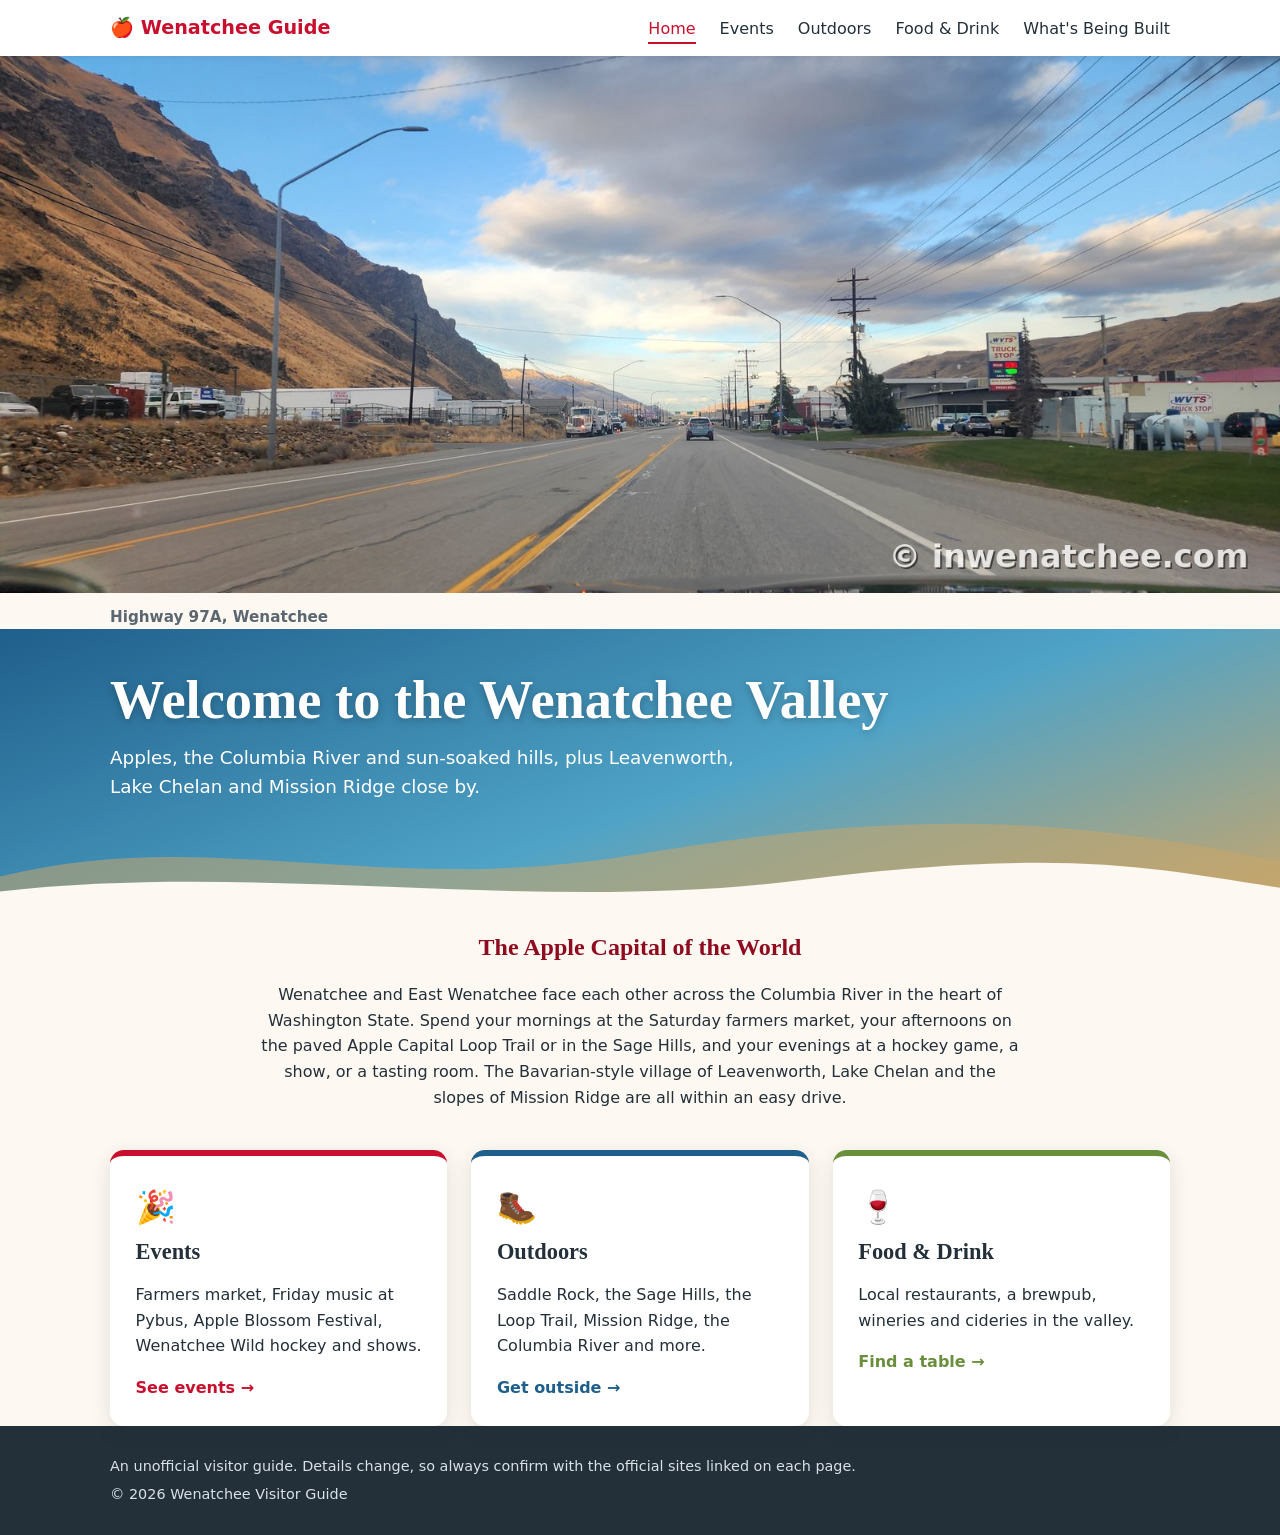
==== index.html @ f4ef17ce "Feature the Highway 97A photo on the home page. Show the original image as a full-width banner under" ====
<!DOCTYPE html>
<html lang="en">
<head>
  <meta charset="UTF-8">
  <meta name="viewport" content="width=device-width, initial-scale=1">
  <title>Home | Wenatchee Visitor Guide</title>
  <meta name="description" content="A visitor guide to Wenatchee, WA and the surrounding area.">
  <!-- Shared stylesheet for every page -->
  <link rel="stylesheet" href="css/style.css">
</head>
<body data-page="home">

  <!-- ===== Site header & navigation (same on every page) ===== -->
  <header class="site-header">
    <nav class="nav container">
      <a class="brand" href="index.html">🍎 Wenatchee Guide</a>
      <!-- Mobile menu button; toggled by js/main.js -->
      <button class="nav-toggle" aria-expanded="false" aria-controls="nav-links">Menu</button>
      <ul class="nav-links" id="nav-links">
        <li><a href="index.html" data-nav="home">Home</a></li>
        <li><a href="events.html" data-nav="events">Events</a></li>
        <li><a href="outdoors.html" data-nav="outdoors">Outdoors</a></li>
        <li><a href="food.html" data-nav="food">Food &amp; Drink</a></li>
        <li><a href="building.html" data-nav="building">What's Being Built</a></li>
      </ul>
    </nav>
  </header>

  <figure class="feature-banner">
    <img src="images/highway-97a.jpg" width="1600" height="671" alt="Highway 97A in Wenatchee with the hills and a big sky">
    <figcaption>Highway 97A, Wenatchee</figcaption>
  </figure>

  <!-- ===== Hero: background is a CSS gradient + inline SVG hills ===== -->
  <section class="hero">
    <div class="container hero-text">
      <h1>Welcome to the Wenatchee Valley</h1>
      <p>Apples, the Columbia River and sun-soaked hills, plus Leavenworth, Lake Chelan and Mission Ridge close by.</p>
    </div>
    <svg class="hills" viewBox="0 0 1440 160" preserveAspectRatio="none" aria-hidden="true">
      <path d="M0 110 C240 40 420 140 720 80 S1200 30 1440 90 V160 H0Z" fill="#c9a66b" opacity=".55"/>
      <path d="M0 130 C300 90 600 160 900 115 S1300 100 1440 125 V160 H0Z" fill="#fdf8f1"/>
    </svg>
  </section>

  <main class="container">

    <!-- Intro -->
    <section class="intro">
      <h2>The Apple Capital of the World</h2>
      <p>Wenatchee and East Wenatchee face each other across the Columbia River in the heart of Washington State. Spend your mornings at the Saturday farmers market, your afternoons on the paved Apple Capital Loop Trail or in the Sage Hills, and your evenings at a hockey game, a show, or a tasting room. The Bavarian-style village of Leavenworth, Lake Chelan and the slopes of Mission Ridge are all within an easy drive.</p>
    </section>

    <!-- Cards linking to the other pages -->
    <section class="cards">
      <a class="card card-apple" href="events.html">
        <span class="card-icon" aria-hidden="true">🎉</span>
        <h3>Events</h3>
        <p>Farmers market, Friday music at Pybus, Apple Blossom Festival, Wenatchee Wild hockey and shows.</p>
        <span class="card-link">See events →</span>
      </a>
      <a class="card card-river" href="outdoors.html">
        <span class="card-icon" aria-hidden="true">🥾</span>
        <h3>Outdoors</h3>
        <p>Saddle Rock, the Sage Hills, the Loop Trail, Mission Ridge, the Columbia River and more.</p>
        <span class="card-link">Get outside →</span>
      </a>
      <a class="card card-hills" href="food.html">
        <span class="card-icon" aria-hidden="true">🍷</span>
        <h3>Food &amp; Drink</h3>
        <p>Local restaurants, a brewpub, wineries and cideries in the valley.</p>
        <span class="card-link">Find a table →</span>
      </a>
    </section>
  </main>

  <!-- ===== Footer ===== -->
  <footer class="site-footer">
    <div class="container">
      <p>An unofficial visitor guide. Details change, so always confirm with the official sites linked on each page.</p>
      <p>&copy; <span id="year"></span> Wenatchee Visitor Guide</p>
    </div>
  </footer>

  <script src="js/main.js"></script>
</body>
</html>
---- css/style.css ----
/* =========================================================
   Wenatchee Visitor Guide: shared stylesheet
   Palette: apple red, river blue, sagebrush/hill tones.
   Change the colors here and they update everywhere.
   ========================================================= */
:root {
  --apple: #c8102e;        /* Red Delicious */
  --apple-dark: #8e0b20;
  --leaf: #6a8f3c;         /* orchard green */
  --river: #1f5f8b;        /* Columbia River blue */
  --river-light: #4fa3c7;
  --hill: #c9a66b;         /* golden foothills */
  --sage: #9aab89;         /* sagebrush */
  --cream: #fdf8f1;        /* page background */
  --ink: #23303a;          /* body text */
  --radius: 14px;
  --shadow: 0 6px 20px rgba(35, 48, 58, .12);
  --max: 1100px;
}

/* ---------- Base ---------- */
* { box-sizing: border-box; }
body {
  margin: 0;
  font-family: system-ui, -apple-system, "Segoe UI", Roboto, sans-serif;
  line-height: 1.6;
  color: var(--ink);
  background: var(--cream);
}
a { color: var(--river); }
h1, h2, h3 { line-height: 1.2; font-family: Georgia, "Times New Roman", serif; }
.container { max-width: var(--max); margin: 0 auto; padding: 0 1.25rem; }

/* ---------- Header / nav ---------- */
.site-header {
  position: sticky; top: 0; z-index: 10;
  background: rgba(255, 255, 255, .95);
  box-shadow: 0 1px 8px rgba(0, 0, 0, .08);
}
.nav { display: flex; align-items: center; justify-content: space-between; padding-top: .8rem; padding-bottom: .8rem; }
.brand { font-weight: 700; font-size: 1.2rem; color: var(--apple); text-decoration: none; }
.nav-links { list-style: none; display: flex; gap: 1.5rem; margin: 0; padding: 0; }
.nav-links a { text-decoration: none; color: var(--ink); font-weight: 500; padding: .3rem 0; border-bottom: 2px solid transparent; }
.nav-links a:hover, .nav-links a.active { color: var(--apple); border-color: var(--apple); }
.nav-toggle { display: none; background: var(--apple); color: #fff; border: 0; border-radius: 8px; padding: .45rem .9rem; font: inherit; cursor: pointer; }

/* ---------- Hero (gradient sky -> river; SVG hills at bottom) ---------- */
.hero {
  position: relative;
  background: linear-gradient(160deg, var(--river) 0%, var(--river-light) 55%, var(--hill) 100%);
  color: #fff;
  padding: 5rem 0 7rem;
  overflow: hidden;
}
.hero-text { position: relative; z-index: 1; }
.hero h1 { font-size: clamp(2rem, 5vw, 3.4rem); margin: 0 0 .6rem; text-shadow: 0 2px 8px rgba(0,0,0,.25); }
.hero p { font-size: 1.15rem; max-width: 640px; margin: 0; }
.hills { position: absolute; bottom: 0; left: 0; width: 100%; height: 120px; }

/* Home page photo banner */
.feature-banner { margin: 0; }
.feature-banner img { display: block; width: 100%; max-width: 100%; height: auto; }
.feature-banner figcaption {
  max-width: var(--max);
  margin: 0 auto;
  padding: .75rem 1.25rem 0;
  color: #5b6770;
  font-weight: 600;
  font-size: .95rem;
}
.feature-banner + .hero { padding-top: 2.4rem; }

/* ---------- Content blocks ---------- */
main { padding: 2rem 1.25rem 3rem; }
.intro { max-width: 760px; margin: 0 auto 2.5rem; text-align: center; }
.intro h2, .section-title { color: var(--apple-dark); }
.section-title { margin-top: 2.5rem; }

/* Cards grid (home page + day trips) */
.cards { display: grid; grid-template-columns: repeat(auto-fit, minmax(250px, 1fr)); gap: 1.5rem; }
.card {
  display: block; text-decoration: none; color: var(--ink);
  background: #fff; border-radius: var(--radius); box-shadow: var(--shadow);
  padding: 1.6rem; border-top: 6px solid var(--apple);
  transition: transform .2s, box-shadow .2s;
}
.card:hover { transform: translateY(-4px); box-shadow: 0 12px 28px rgba(35,48,58,.18); }
.card h3 { margin: .4rem 0; font-size: 1.4rem; }
.card-icon { font-size: 2rem; }
.card-link { font-weight: 600; color: var(--apple); }
.card-river { border-top-color: var(--river); }
.card-river .card-link { color: var(--river); }
.card-hills { border-top-color: var(--leaf); }
.card-hills .card-link { color: var(--leaf); }

/* Listing items (events, trails, restaurants) */
.list { display: grid; gap: 1.25rem; }
.item { background: #fff; border-radius: var(--radius); box-shadow: var(--shadow); padding: 1.4rem 1.6rem; border-left: 5px solid var(--sage); }
.item h2 { margin: 0 0 .3rem; font-size: 1.35rem; color: var(--river); }
.meta { margin: 0 0 .6rem; font-size: .92rem; color: #5b6770; font-weight: 600; }
.item a { font-weight: 600; }
.photos { display: grid; gap: 1rem; margin-top: 1rem; }
.photos img { display: block; width: 100%; height: auto; border-radius: 10px; }

/* Callout box */
.callout { margin-top: 2.5rem; background: linear-gradient(135deg, #fff4f4, #eef6fa); border: 1px solid #e3d6c3; border-radius: var(--radius); padding: 1.5rem 1.75rem; }
.callout h2 { margin-top: 0; color: var(--apple-dark); }

/* ---------- Footer ---------- */
.site-footer { background: var(--ink); color: #d9e1e6; padding: 1.5rem 0; font-size: .9rem; }
.site-footer p { margin: .3rem 0; }

/* ---------- Mobile ---------- */
@media (max-width: 860px) {
  .nav { flex-wrap: wrap; }
  .nav-toggle { display: block; }
  .nav-links { display: none; width: 100%; flex-direction: column; gap: .5rem; padding-top: .8rem; }
  .nav-links.open { display: flex; }
  .hero { padding: 3.5rem 0 6rem; }
  .feature-banner + .hero { padding-top: 2rem; }
}
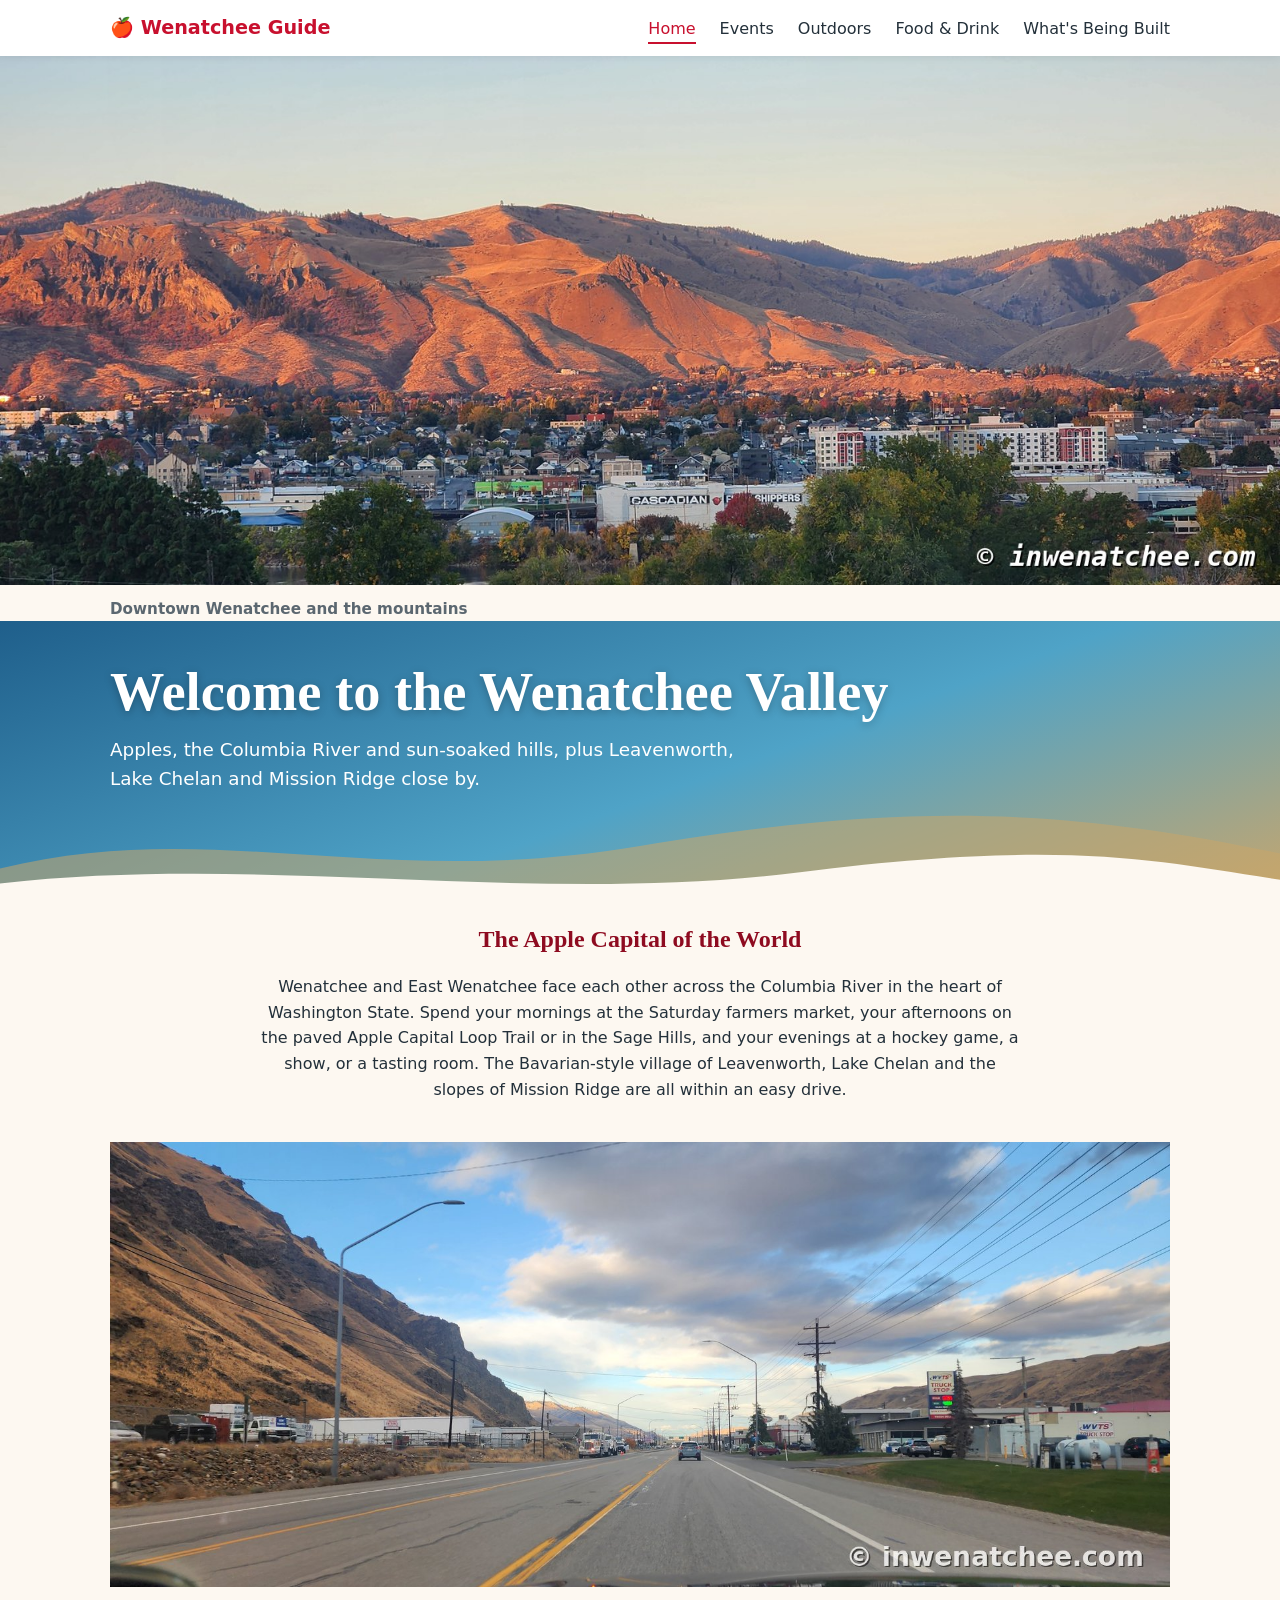
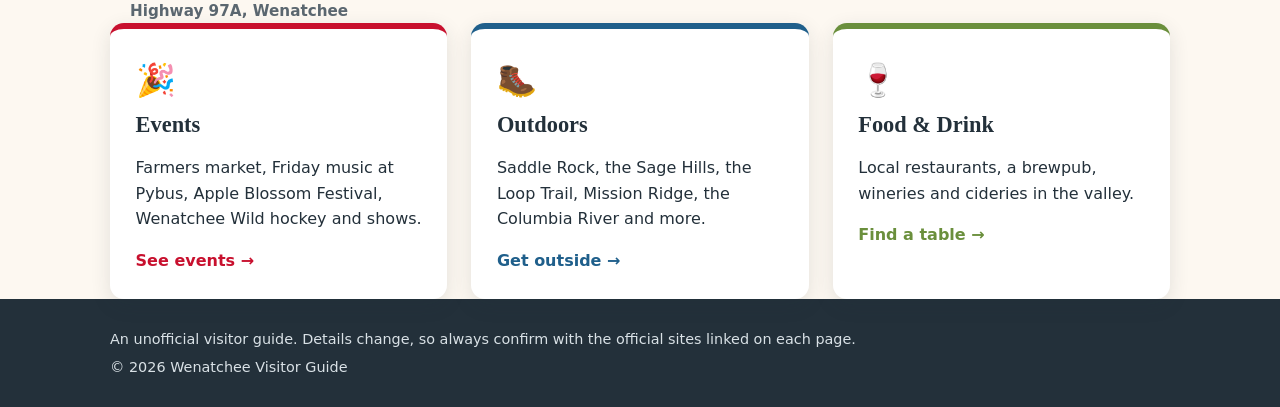
==== commit 9d0e7e1d: "Use the downtown Wenatchee photo as the home page banner. Move the Highway 97A photo below the intro" ====
--- a/index.html
+++ b/index.html
@@ -27,8 +27,8 @@
   </header>
 
   <figure class="feature-banner">
-    <img src="images/highway-97a.jpg" width="1600" height="671" alt="Highway 97A in Wenatchee with the hills and a big sky">
-    <figcaption>Highway 97A, Wenatchee</figcaption>
+    <img src="images/wenatchee-banner.jpg" width="1600" height="661" alt="Mountains behind downtown Wenatchee, with the city along the Columbia River and a bridge crossing the water.">
+    <figcaption>Downtown Wenatchee and the mountains</figcaption>
   </figure>
 
   <!-- ===== Hero: background is a CSS gradient + inline SVG hills ===== -->
@@ -50,6 +50,11 @@
       <h2>The Apple Capital of the World</h2>
       <p>Wenatchee and East Wenatchee face each other across the Columbia River in the heart of Washington State. Spend your mornings at the Saturday farmers market, your afternoons on the paved Apple Capital Loop Trail or in the Sage Hills, and your evenings at a hockey game, a show, or a tasting room. The Bavarian-style village of Leavenworth, Lake Chelan and the slopes of Mission Ridge are all within an easy drive.</p>
     </section>
+
+    <figure class="feature-banner">
+      <img src="images/highway-97a.jpg" width="1600" height="671" alt="Highway 97A in Wenatchee with the hills and a big sky">
+      <figcaption>Highway 97A, Wenatchee</figcaption>
+    </figure>
 
     <!-- Cards linking to the other pages -->
     <section class="cards">
--- a/css/style.css
+++ b/css/style.css
@@ -69,6 +69,11 @@
   font-size: .95rem;
 }
 .feature-banner + .hero { padding-top: 2.4rem; }
+.item .feature-banner { margin: 1rem 0 .85rem; }
+.item .feature-banner img { border-radius: 10px; }
+.item .feature-banner figcaption { max-width: none; padding: .6rem 0 0; }
+.feature-row { display: grid; grid-template-columns: 1fr 1fr; gap: 1rem; margin: 0 0 .85rem; }
+.item .feature-row .feature-banner { margin: 0; }
 
 /* ---------- Content blocks ---------- */
 main { padding: 2rem 1.25rem 3rem; }
@@ -118,4 +123,5 @@
   .nav-links.open { display: flex; }
   .hero { padding: 3.5rem 0 6rem; }
   .feature-banner + .hero { padding-top: 2rem; }
+  .feature-row { grid-template-columns: 1fr; }
 }
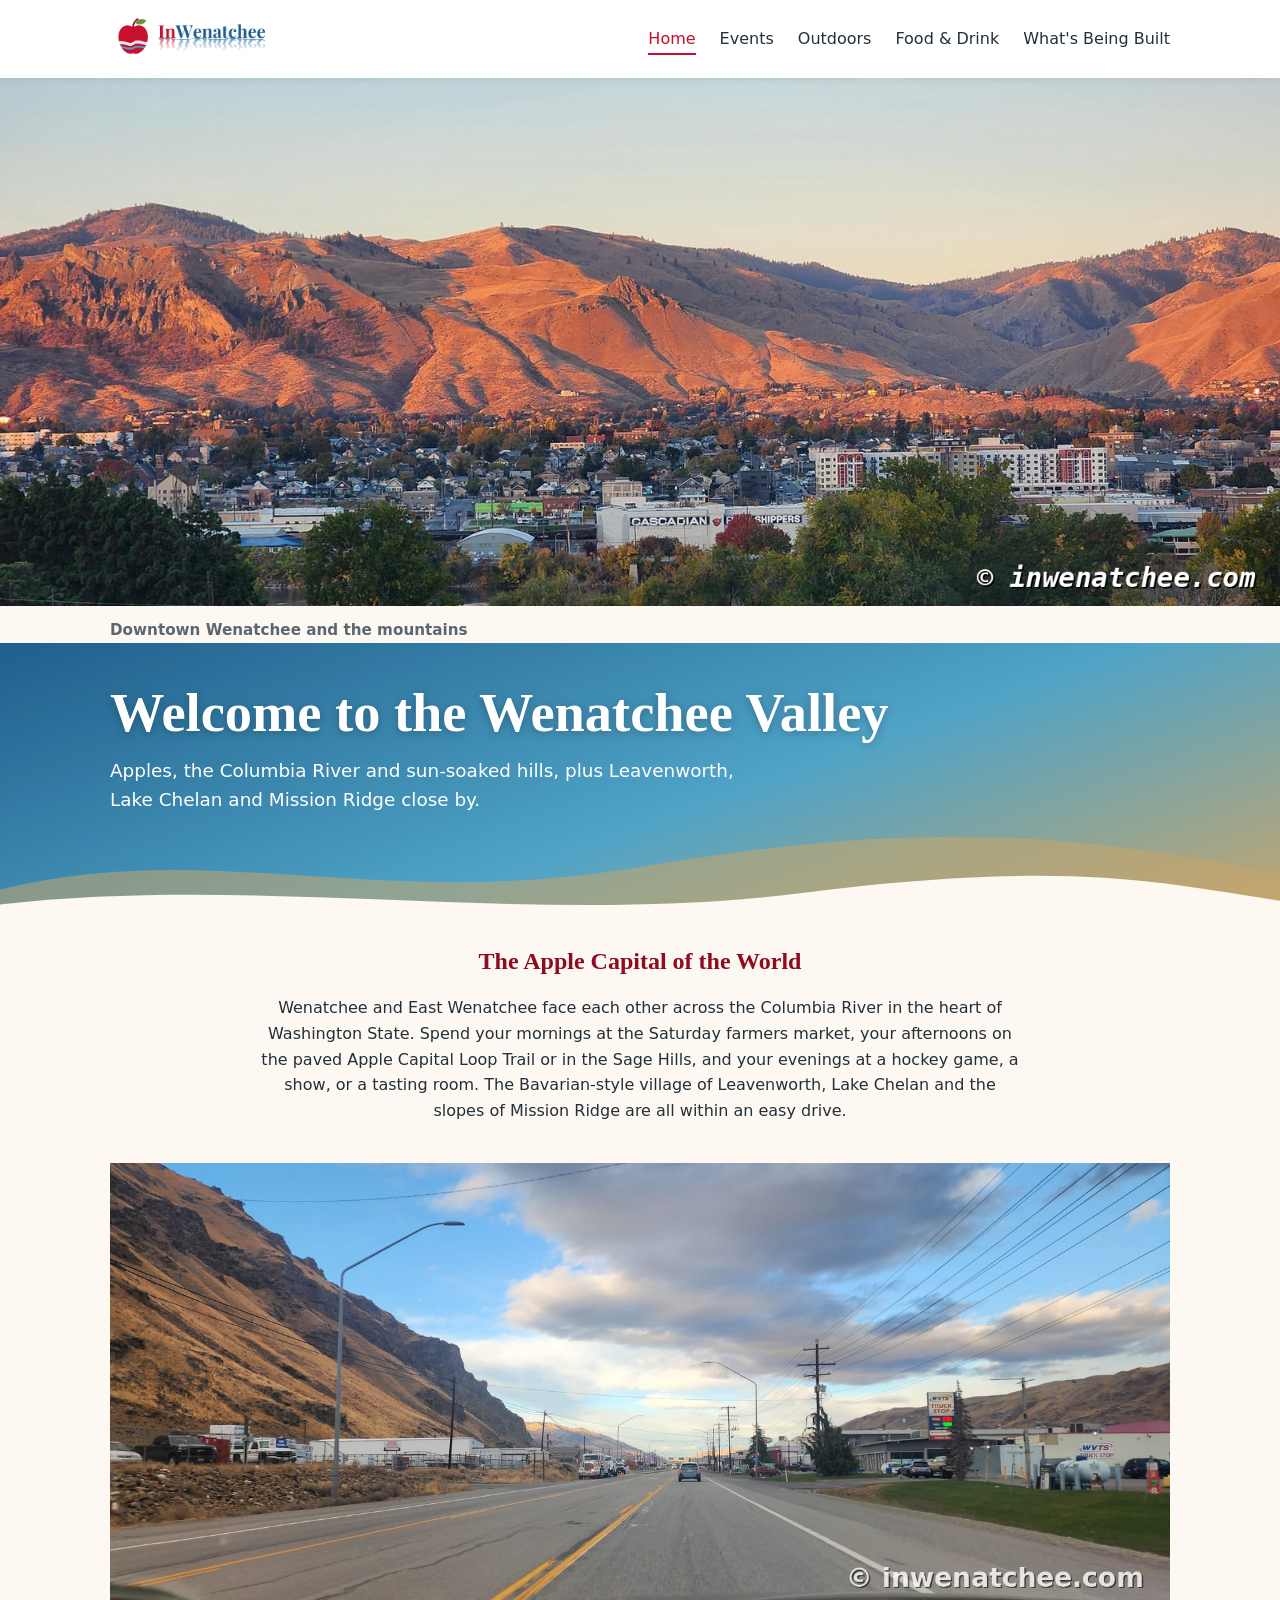
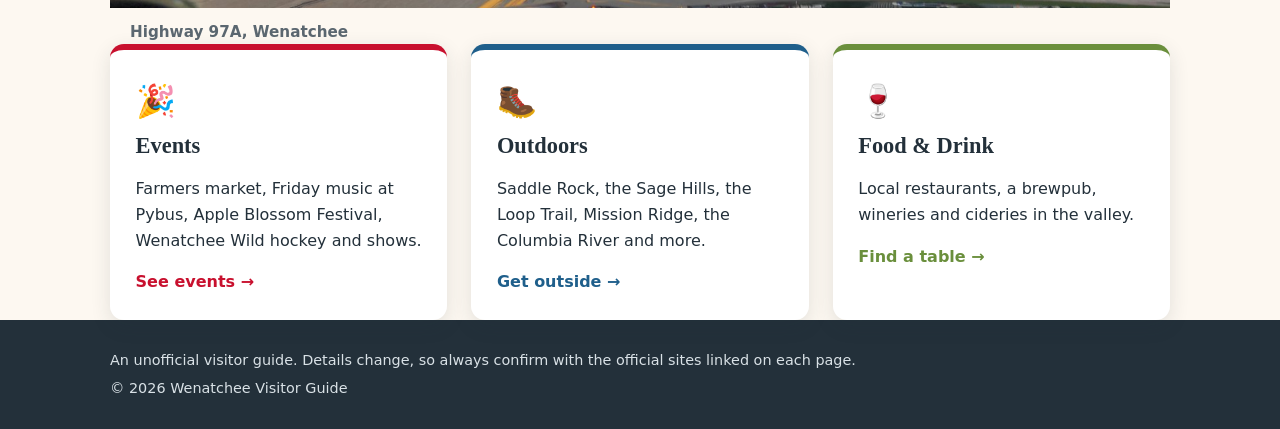
==== commit 7a2f58f1: "Add the InWenatchee logo and favicon. Show the PNG logo in the header on every page and link the fav" ====
--- a/index.html
+++ b/index.html
@@ -5,6 +5,9 @@
   <meta name="viewport" content="width=device-width, initial-scale=1">
   <title>Home | Wenatchee Visitor Guide</title>
   <meta name="description" content="A visitor guide to Wenatchee, WA and the surrounding area.">
+  <link rel="icon" href="favicon.svg" type="image/svg+xml">
+  <link rel="icon" href="favicon.ico" sizes="any">
+  <link rel="apple-touch-icon" href="apple-touch-icon.png">
   <!-- Shared stylesheet for every page -->
   <link rel="stylesheet" href="css/style.css">
 </head>
@@ -13,7 +16,7 @@
   <!-- ===== Site header & navigation (same on every page) ===== -->
   <header class="site-header">
     <nav class="nav container">
-      <a class="brand" href="index.html">🍎 Wenatchee Guide</a>
+      <a class="brand" href="index.html" aria-label="InWenatchee home"><img src="images/inwenatchee-logo.png" alt="InWenatchee" height="52"></a>
       <!-- Mobile menu button; toggled by js/main.js -->
       <button class="nav-toggle" aria-expanded="false" aria-controls="nav-links">Menu</button>
       <ul class="nav-links" id="nav-links">
--- a/css/style.css
+++ b/css/style.css
@@ -38,7 +38,8 @@
   box-shadow: 0 1px 8px rgba(0, 0, 0, .08);
 }
 .nav { display: flex; align-items: center; justify-content: space-between; padding-top: .8rem; padding-bottom: .8rem; }
-.brand { font-weight: 700; font-size: 1.2rem; color: var(--apple); text-decoration: none; }
+.brand { font-weight: 700; font-size: 1.2rem; color: var(--apple); text-decoration: none; line-height: 0; }
+.brand img { height: 52px; width: auto; display: block; }
 .nav-links { list-style: none; display: flex; gap: 1.5rem; margin: 0; padding: 0; }
 .nav-links a { text-decoration: none; color: var(--ink); font-weight: 500; padding: .3rem 0; border-bottom: 2px solid transparent; }
 .nav-links a:hover, .nav-links a.active { color: var(--apple); border-color: var(--apple); }
@@ -125,3 +126,6 @@
   .feature-banner + .hero { padding-top: 2rem; }
   .feature-row { grid-template-columns: 1fr; }
 }
+@media (max-width: 600px) {
+  .brand img { height: 44px; }
+}
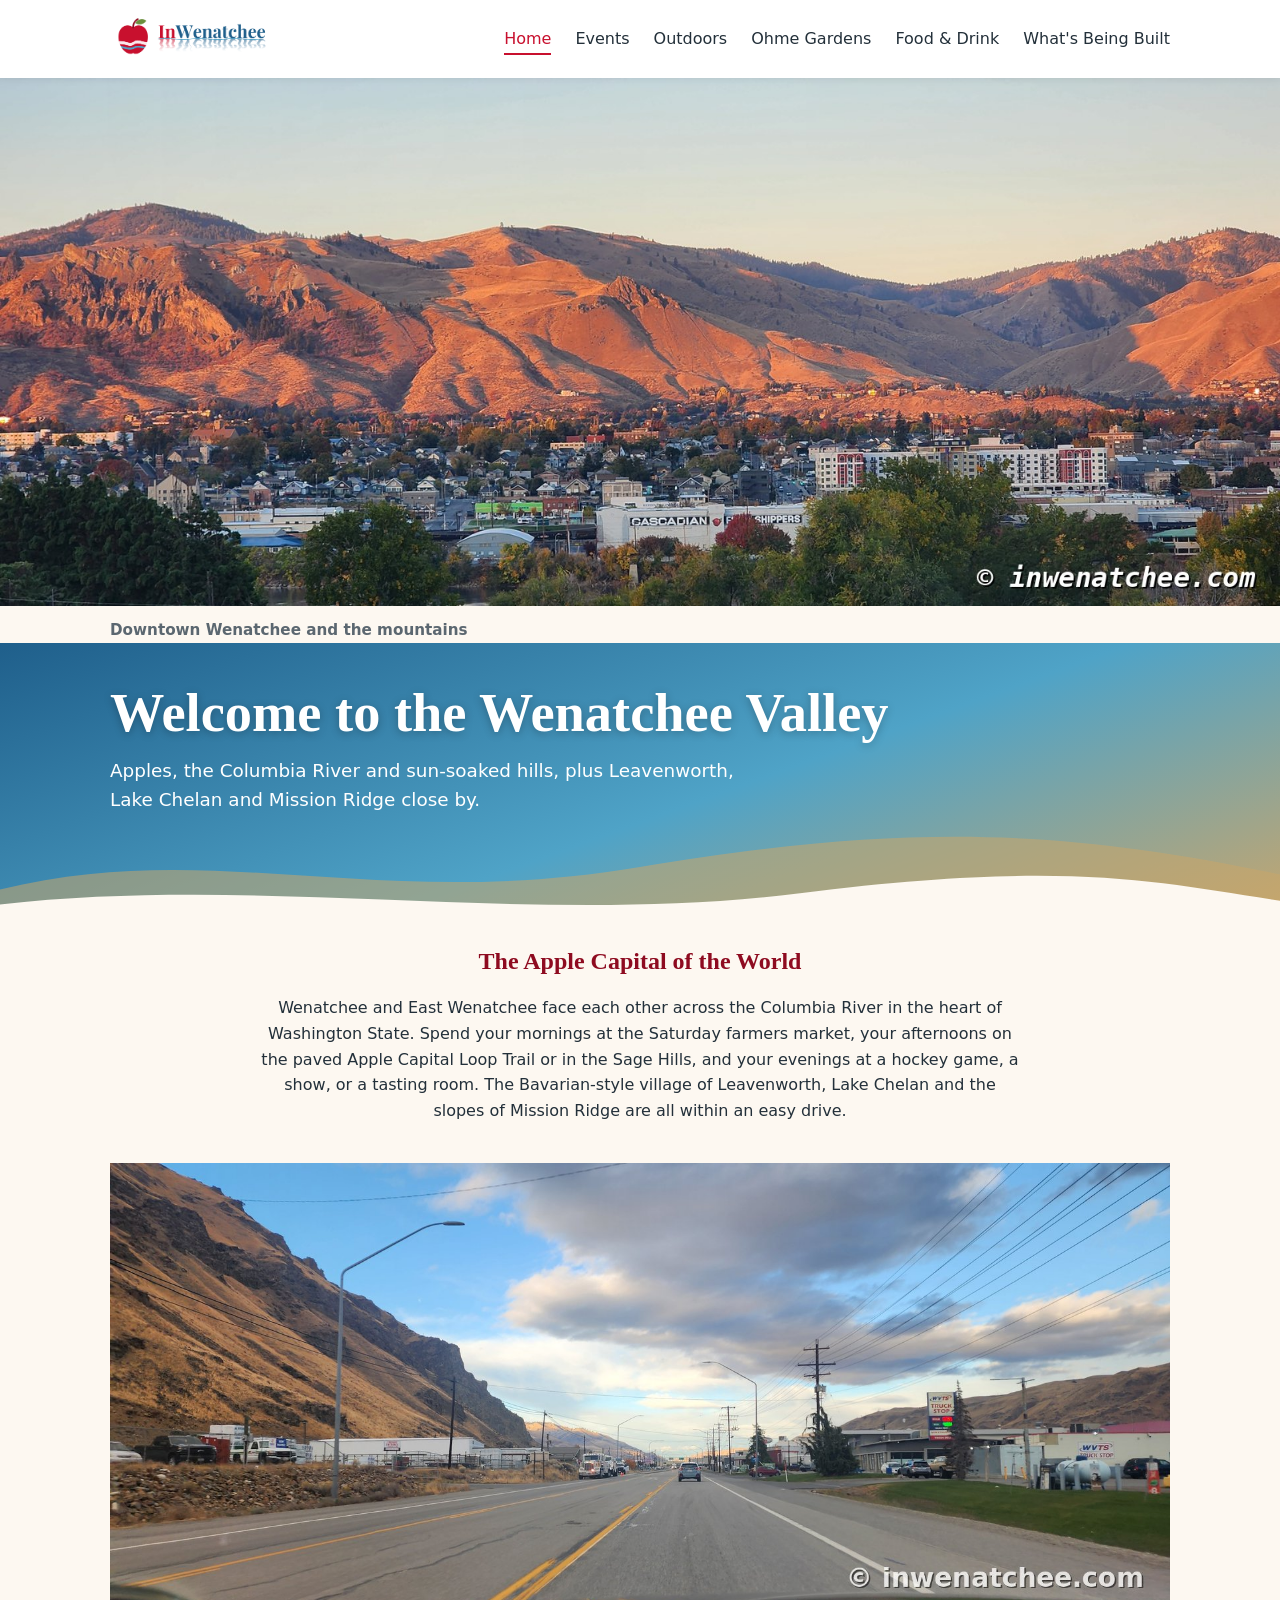
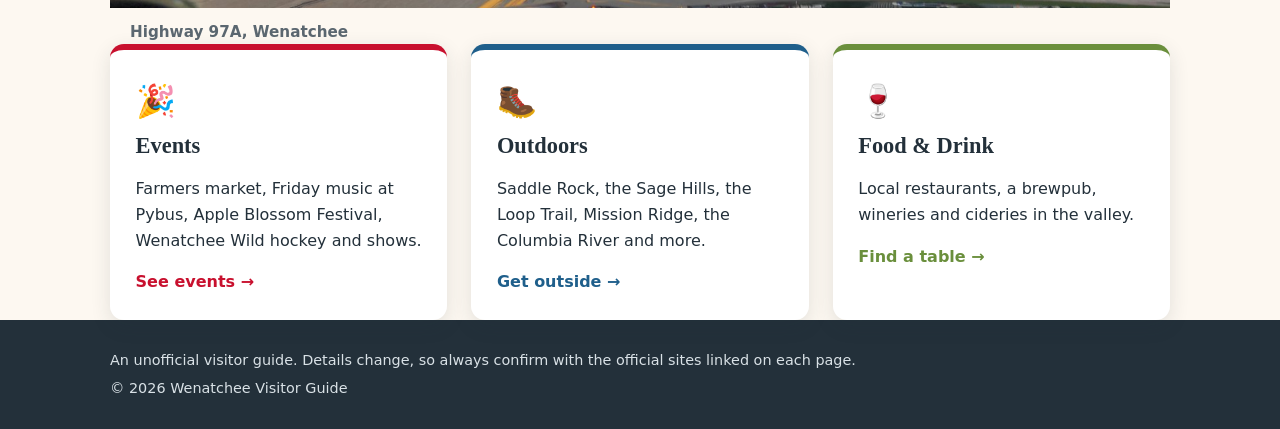
==== commit 2c555ffd: "Add an Ohme Gardens page and nav link. Show four hillside photos and link the official site, with th" ====
--- a/index.html
+++ b/index.html
@@ -23,6 +23,7 @@
         <li><a href="index.html" data-nav="home">Home</a></li>
         <li><a href="events.html" data-nav="events">Events</a></li>
         <li><a href="outdoors.html" data-nav="outdoors">Outdoors</a></li>
+        <li><a href="ohmegardens.html" data-nav="ohme">Ohme Gardens</a></li>
         <li><a href="food.html" data-nav="food">Food &amp; Drink</a></li>
         <li><a href="building.html" data-nav="building">What's Being Built</a></li>
       </ul>
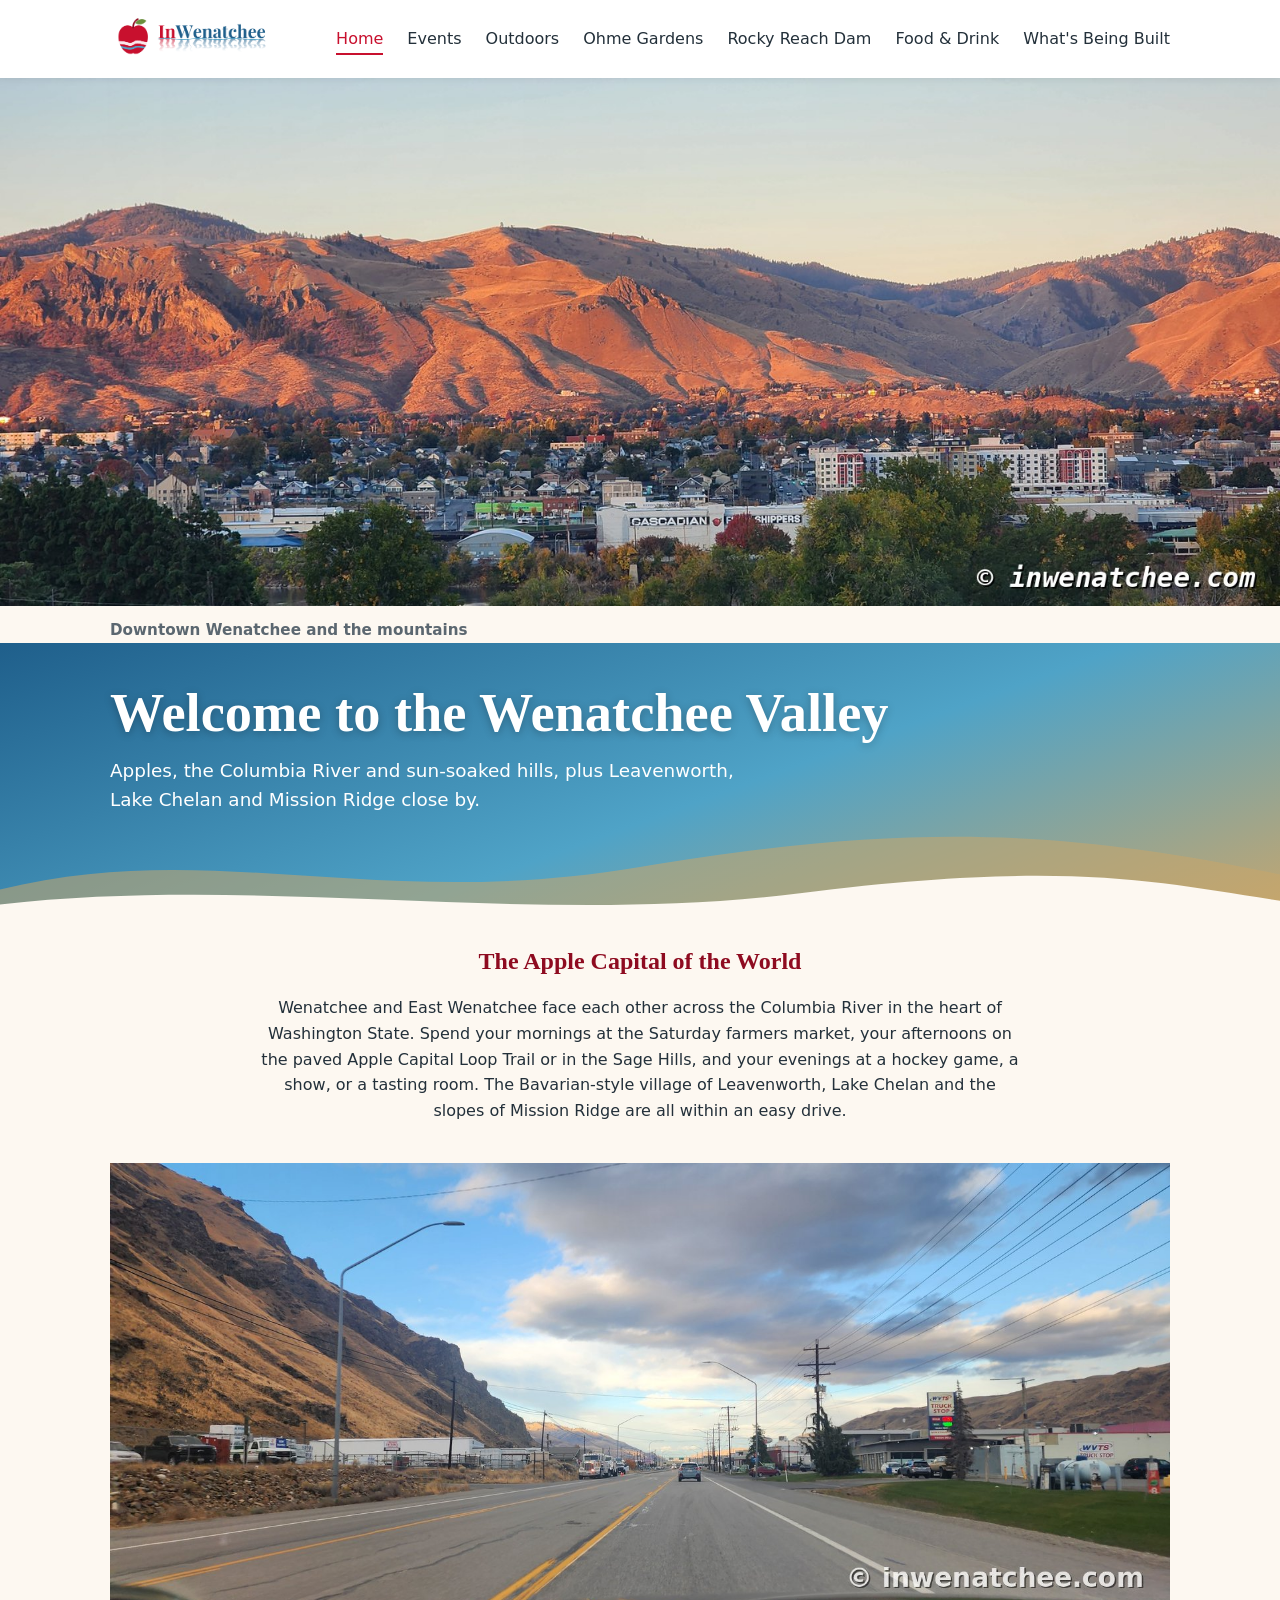
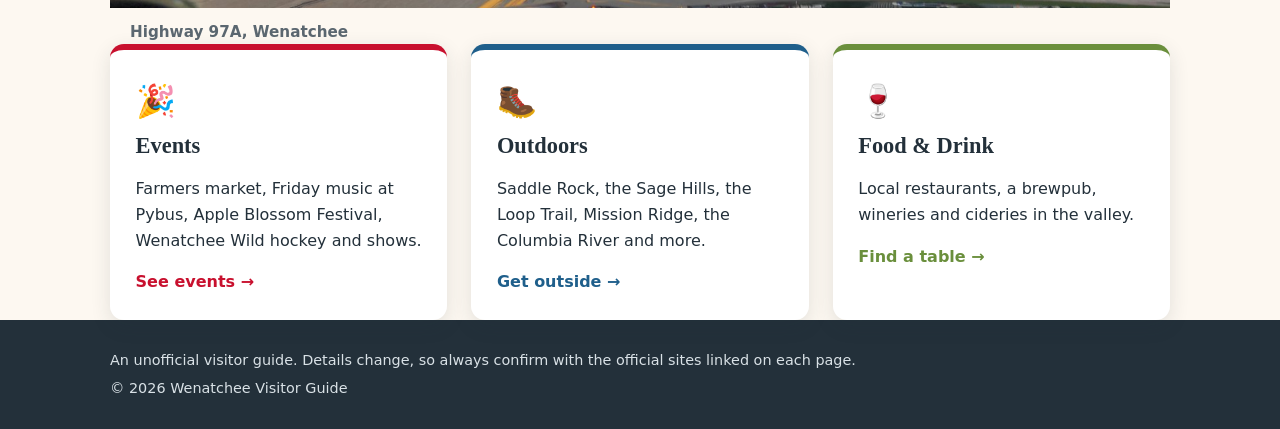
==== commit 6a7ffa6f: "Add a Rocky Reach Dam page. Show three dam photos and add the page to the nav after Ohme Gardens.  C" ====
--- a/index.html
+++ b/index.html
@@ -24,6 +24,7 @@
         <li><a href="events.html" data-nav="events">Events</a></li>
         <li><a href="outdoors.html" data-nav="outdoors">Outdoors</a></li>
         <li><a href="ohmegardens.html" data-nav="ohme">Ohme Gardens</a></li>
+        <li><a href="rockyreach.html" data-nav="rocky">Rocky Reach Dam</a></li>
         <li><a href="food.html" data-nav="food">Food &amp; Drink</a></li>
         <li><a href="building.html" data-nav="building">What's Being Built</a></li>
       </ul>
--- a/css/style.css
+++ b/css/style.css
@@ -117,11 +117,14 @@
 .site-footer p { margin: .3rem 0; }
 
 /* ---------- Mobile ---------- */
-@media (max-width: 860px) {
+/* Nav collapses before the longer labels wrap onto a second line. */
+@media (max-width: 1040px) {
   .nav { flex-wrap: wrap; }
   .nav-toggle { display: block; }
   .nav-links { display: none; width: 100%; flex-direction: column; gap: .5rem; padding-top: .8rem; }
   .nav-links.open { display: flex; }
+}
+@media (max-width: 860px) {
   .hero { padding: 3.5rem 0 6rem; }
   .feature-banner + .hero { padding-top: 2rem; }
   .feature-row { grid-template-columns: 1fr; }
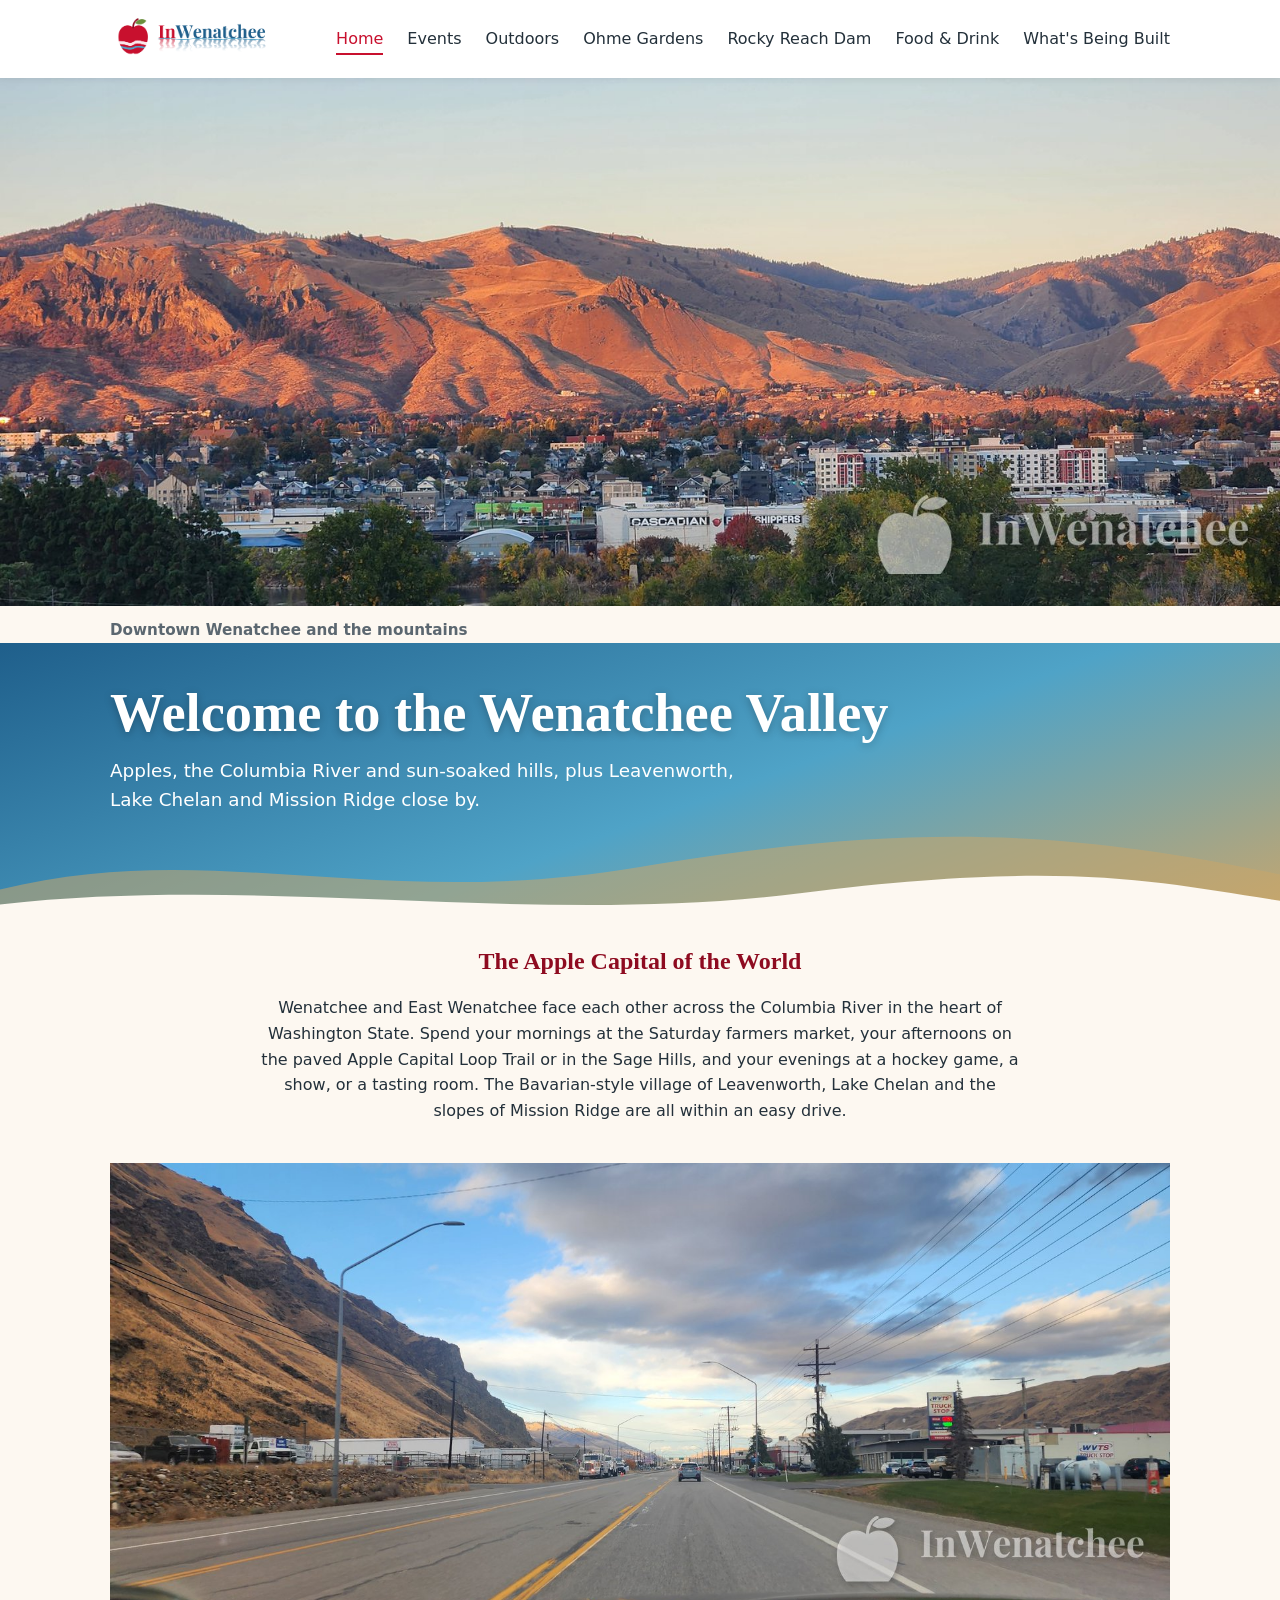
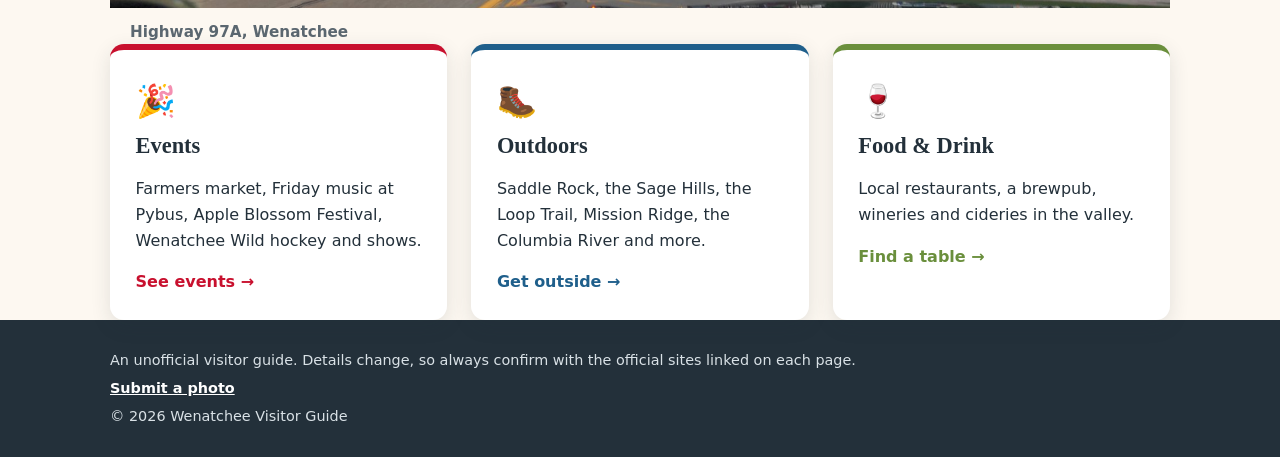
==== commit 36bad7f6: "Add a photo submission form. Let visitors send up to three photos, resized in the browser, through F" ====
--- a/index.html
+++ b/index.html
@@ -88,6 +88,7 @@
   <footer class="site-footer">
     <div class="container">
       <p>An unofficial visitor guide. Details change, so always confirm with the official sites linked on each page.</p>
+      <p><a href="submit-photo.html">Submit a photo</a></p>
       <p>&copy; <span id="year"></span> Wenatchee Visitor Guide</p>
     </div>
   </footer>
--- a/css/style.css
+++ b/css/style.css
@@ -112,9 +112,58 @@
 .callout { margin-top: 2.5rem; background: linear-gradient(135deg, #fff4f4, #eef6fa); border: 1px solid #e3d6c3; border-radius: var(--radius); padding: 1.5rem 1.75rem; }
 .callout h2 { margin-top: 0; color: var(--apple-dark); }
 
+/* ---------- Photo submission ---------- */
+.photo-form { display: grid; gap: 1.1rem; }
+.photo-form h2 { margin-bottom: .2rem; }
+.field label { font-weight: 600; }
+.photo-form input[type="text"],
+.photo-form input[type="email"],
+.photo-form textarea {
+  display: block;
+  width: 100%;
+  margin-top: .35rem;
+  padding: .55rem .7rem;
+  font: inherit;
+  color: var(--ink);
+  background: #fff;
+  border: 1px solid #d9cfc2;
+  border-radius: 8px;
+}
+.photo-form textarea { min-height: 6.5rem; resize: vertical; }
+.photo-form input[type="file"] { display: block; width: 100%; margin-top: .35rem; font: inherit; }
+.hint { margin: .35rem 0 0; color: #5b6770; font-size: .92rem; font-weight: 400; }
+.photo-preview { list-style: none; margin: .75rem 0 0; padding: 0; display: grid; gap: .75rem; }
+.photo-preview li { display: grid; grid-template-columns: 72px 1fr; gap: .75rem; align-items: center; }
+.photo-preview img { width: 72px; height: 72px; object-fit: cover; border-radius: 8px; background: var(--cream); }
+.size-readout { margin: .4rem 0 0; font-weight: 600; }
+.disclaimer { margin: 0; padding-left: 1.2rem; }
+.disclaimer li { margin: .45rem 0; }
+.consent { display: flex; gap: .65rem; align-items: flex-start; font-weight: 600; }
+.consent input { flex: none; width: 1.15rem; height: 1.15rem; margin-top: .3rem; }
+.submit-btn {
+  justify-self: start;
+  background: var(--apple);
+  color: #fff;
+  border: 0;
+  border-radius: 8px;
+  padding: .7rem 1.25rem;
+  font: inherit;
+  font-weight: 700;
+  cursor: pointer;
+}
+.submit-btn:disabled { opacity: .65; cursor: progress; }
+.submit-btn:focus-visible, .photo-form input:focus-visible, .photo-form textarea:focus-visible {
+  outline: 3px solid var(--river);
+  outline-offset: 2px;
+}
+.form-error { margin: 0; color: var(--apple-dark); font-weight: 600; }
+.form-status { margin: 0; font-weight: 600; }
+.hp-field { display: none; }
+
 /* ---------- Footer ---------- */
 .site-footer { background: var(--ink); color: #d9e1e6; padding: 1.5rem 0; font-size: .9rem; }
 .site-footer p { margin: .3rem 0; }
+.site-footer a { color: #fff; font-weight: 600; }
 
 /* ---------- Mobile ---------- */
 /* Nav collapses before the longer labels wrap onto a second line. */
@@ -131,4 +180,5 @@
 }
 @media (max-width: 600px) {
   .brand img { height: 44px; }
+  .photo-form { padding: 1.1rem 1rem; }
 }
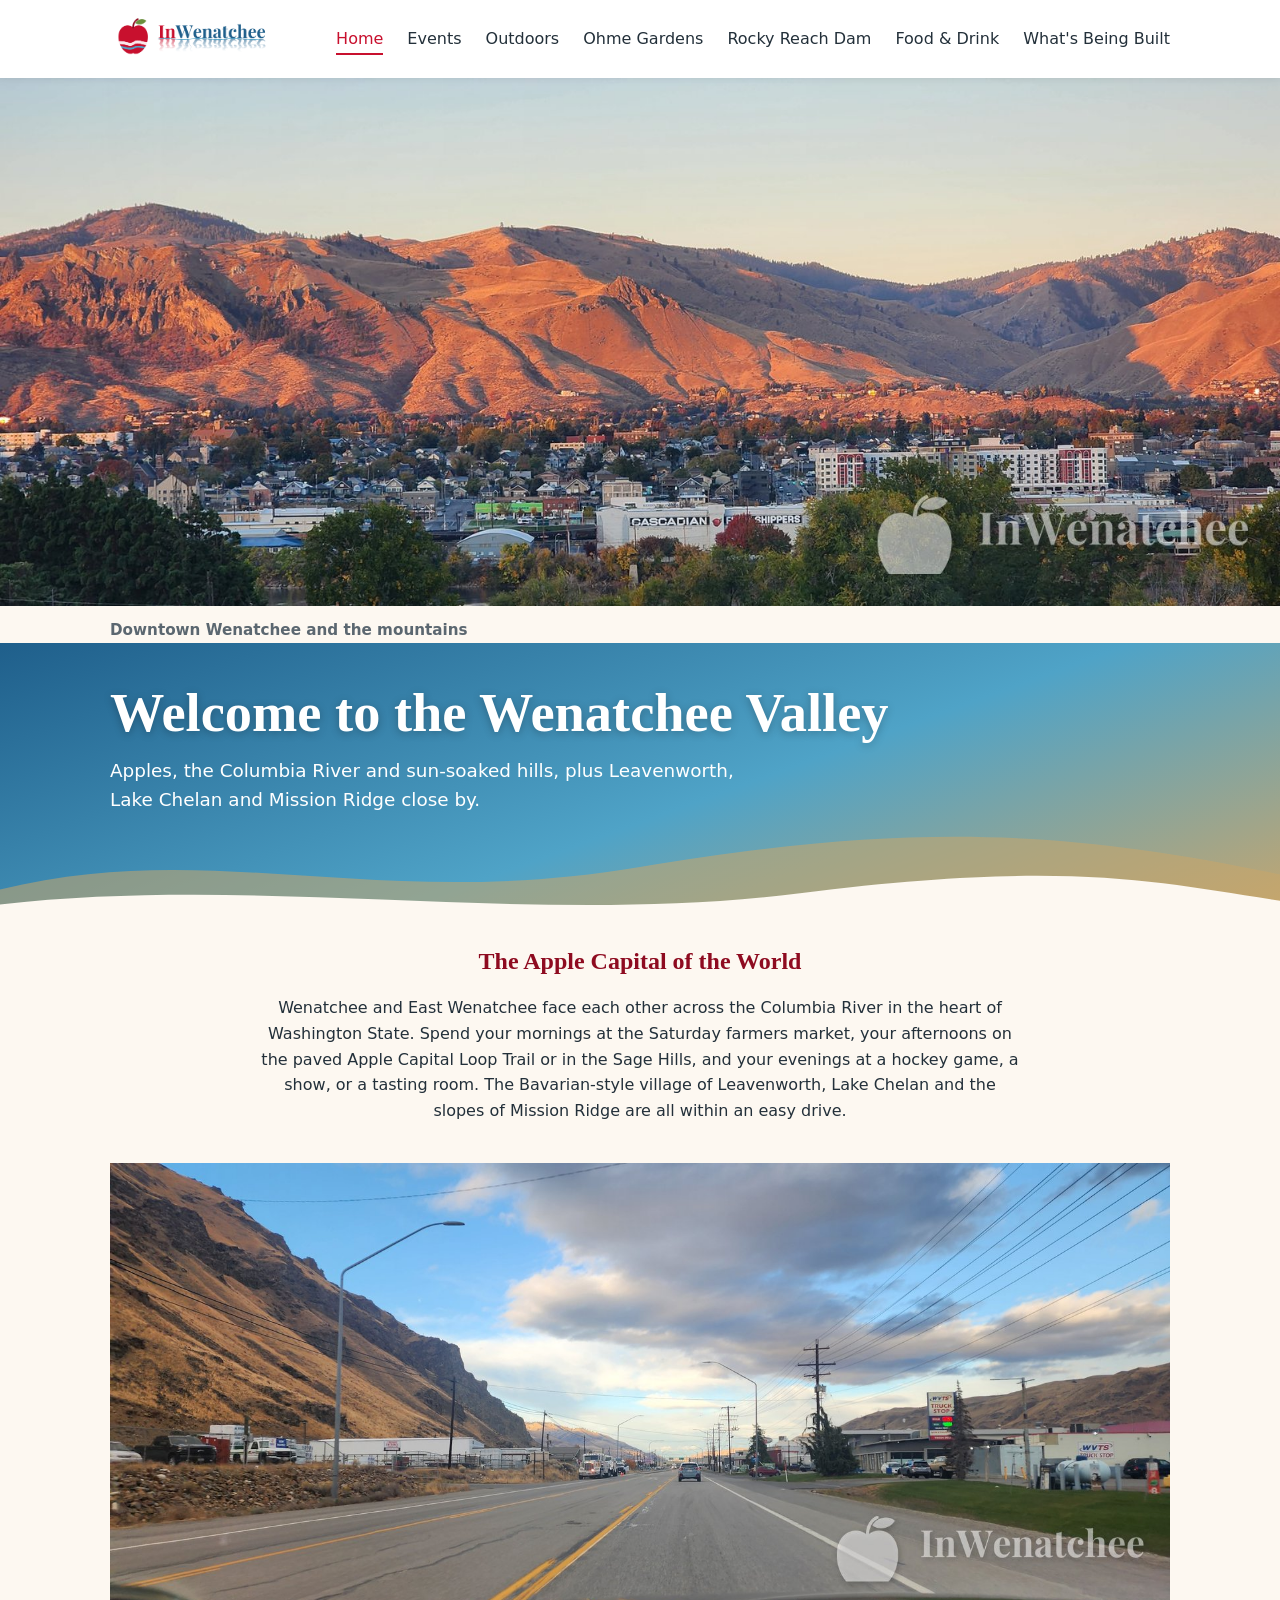
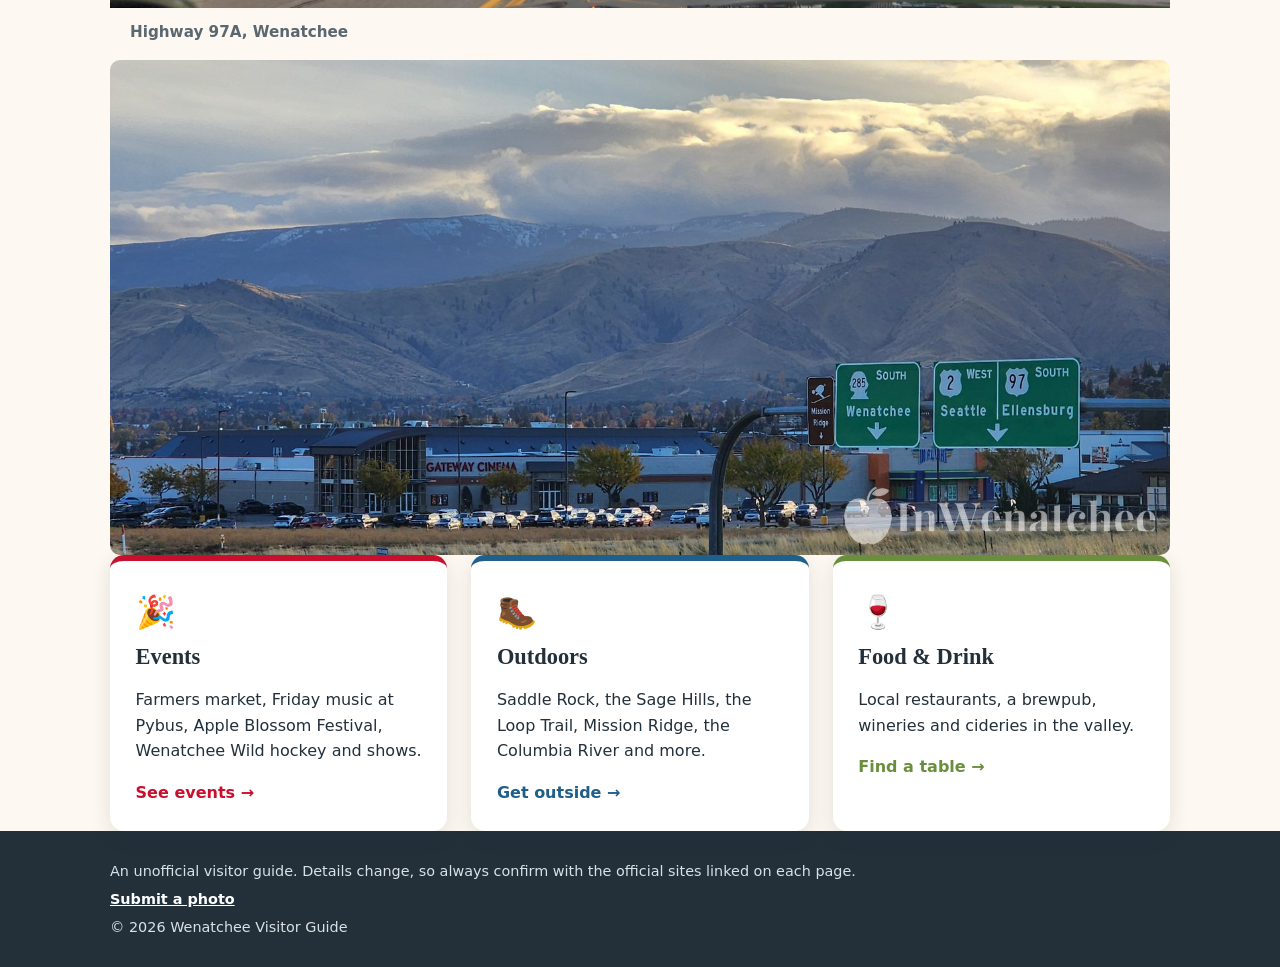
==== commit 78c82121: "Add a Gateway Cinema photo to the home page gallery. The picture is resized, stripped of metadata, a" ====
--- a/index.html
+++ b/index.html
@@ -61,6 +61,10 @@
       <figcaption>Highway 97A, Wenatchee</figcaption>
     </figure>
 
+    <div class="photos">
+      <img src="images/gateway-november.jpg" width="1600" height="747" loading="lazy" alt="November: Gateway Cinema and mountains">
+    </div>
+
     <!-- Cards linking to the other pages -->
     <section class="cards">
       <a class="card card-apple" href="events.html">
@@ -94,5 +98,7 @@
   </footer>
 
   <script src="js/main.js"></script>
+  <script src="js/lightbox.js" defer></script>
+  <script data-goatcounter="https://inwenatchee.goatcounter.com/count" async src="//gc.zgo.at/count.js"></script>
 </body>
 </html>
--- a/css/style.css
+++ b/css/style.css
@@ -106,7 +106,8 @@
 .meta { margin: 0 0 .6rem; font-size: .92rem; color: #5b6770; font-weight: 600; }
 .item a { font-weight: 600; }
 .photos { display: grid; gap: 1rem; margin-top: 1rem; }
-.photos img { display: block; width: 100%; height: auto; border-radius: 10px; }
+.photos img { display: block; width: 100%; height: auto; border-radius: 10px; cursor: zoom-in; }
+.photos img:focus-visible { outline: 3px solid var(--river); outline-offset: 3px; }
 
 /* Callout box */
 .callout { margin-top: 2.5rem; background: linear-gradient(135deg, #fff4f4, #eef6fa); border: 1px solid #e3d6c3; border-radius: var(--radius); padding: 1.5rem 1.75rem; }
@@ -138,6 +139,10 @@
 .size-readout { margin: .4rem 0 0; font-weight: 600; }
 .disclaimer { margin: 0; padding-left: 1.2rem; }
 .disclaimer li { margin: .45rem 0; }
+.photo-terms { margin: 0; color: #5b6770; font-size: 0.8rem; font-weight: 400; line-height: 1.5; }
+.photo-terms h3 { margin: 0 0 .35rem; color: #5b6770; font-family: system-ui, -apple-system, "Segoe UI", Roboto, sans-serif; font-size: 0.8rem; font-weight: 700; line-height: 1.4; }
+.photo-terms ol { margin: 0; padding-left: 1.2rem; }
+.photo-terms li { margin: .35rem 0; }
 .consent { display: flex; gap: .65rem; align-items: flex-start; font-weight: 600; }
 .consent input { flex: none; width: 1.15rem; height: 1.15rem; margin-top: .3rem; }
 .submit-btn {
@@ -182,3 +187,101 @@
   .brand img { height: 44px; }
   .photo-form { padding: 1.1rem 1rem; }
 }
+
+/* ---------- Photo lightbox ---------- */
+/* Enlarges images inside .photos only. The dialog is created by js/lightbox.js. */
+.lightbox {
+  position: fixed;
+  inset: 0;
+  z-index: 40;
+  display: flex;
+  flex-direction: column;
+  align-items: center;
+  box-sizing: border-box;
+  padding: 4.5rem 1rem 1.15rem;
+  background: rgba(8, 10, 12, .92);
+  opacity: 0;
+  transition: opacity .18s ease;
+  touch-action: none;
+}
+.lightbox[hidden] { display: none !important; }
+.lightbox.is-open { opacity: 1; }
+.lightbox-backdrop { position: absolute; inset: 0; }
+.lightbox-stage {
+  position: relative;
+  z-index: 1;
+  display: flex;
+  flex-direction: column;
+  align-items: center;
+  justify-content: center;
+  gap: .75rem;
+  width: 100%;
+  height: 100%;
+  min-height: 0;
+  pointer-events: none;
+}
+.lightbox-fit {
+  display: flex;
+  align-items: flex-end;
+  justify-content: center;
+  width: 100%;
+  min-height: 0;
+  flex: 1 1 auto;
+  pointer-events: none;
+}
+.lightbox-img {
+  display: block;
+  width: auto;
+  height: auto;
+  max-width: 100%;
+  max-height: 100%;
+  object-fit: contain;
+  pointer-events: auto;
+}
+.lightbox-meta {
+  flex: 0 0 auto;
+  width: fit-content;
+  max-width: min(46rem, 100%);
+  margin: 0;
+  text-align: center;
+  pointer-events: auto;
+}
+.lightbox-caption {
+  margin: 0;
+  color: #fff;
+  font-size: 1rem;
+  line-height: 1.45;
+}
+.lightbox-count {
+  margin: .3rem 0 0;
+  color: #f4efe6;
+  font-size: .95rem;
+  font-weight: 700;
+  letter-spacing: .01em;
+}
+.lightbox-btn {
+  position: absolute;
+  z-index: 2;
+  display: inline-flex;
+  align-items: center;
+  justify-content: center;
+  width: 48px;
+  height: 48px;
+  padding: 0;
+  border: 0;
+  border-radius: 999px;
+  background: rgba(16, 20, 24, .88);
+  color: #fff;
+  cursor: pointer;
+  touch-action: manipulation;
+}
+.lightbox-btn:hover { background: rgba(16, 20, 24, .96); }
+.lightbox-btn:focus-visible { outline: 3px solid #fff; outline-offset: 2px; }
+.lightbox-btn:disabled { opacity: .38; cursor: default; }
+.lightbox-btn svg { display: block; width: 26px; height: 26px; }
+.lightbox-close { top: .75rem; right: .75rem; }
+.lightbox-prev { top: 50%; left: .75rem; transform: translateY(-50%); }
+.lightbox-next { top: 50%; right: .75rem; transform: translateY(-50%); }
+@media (prefers-reduced-motion: reduce) {
+  .lightbox { transition: none; }
+}
